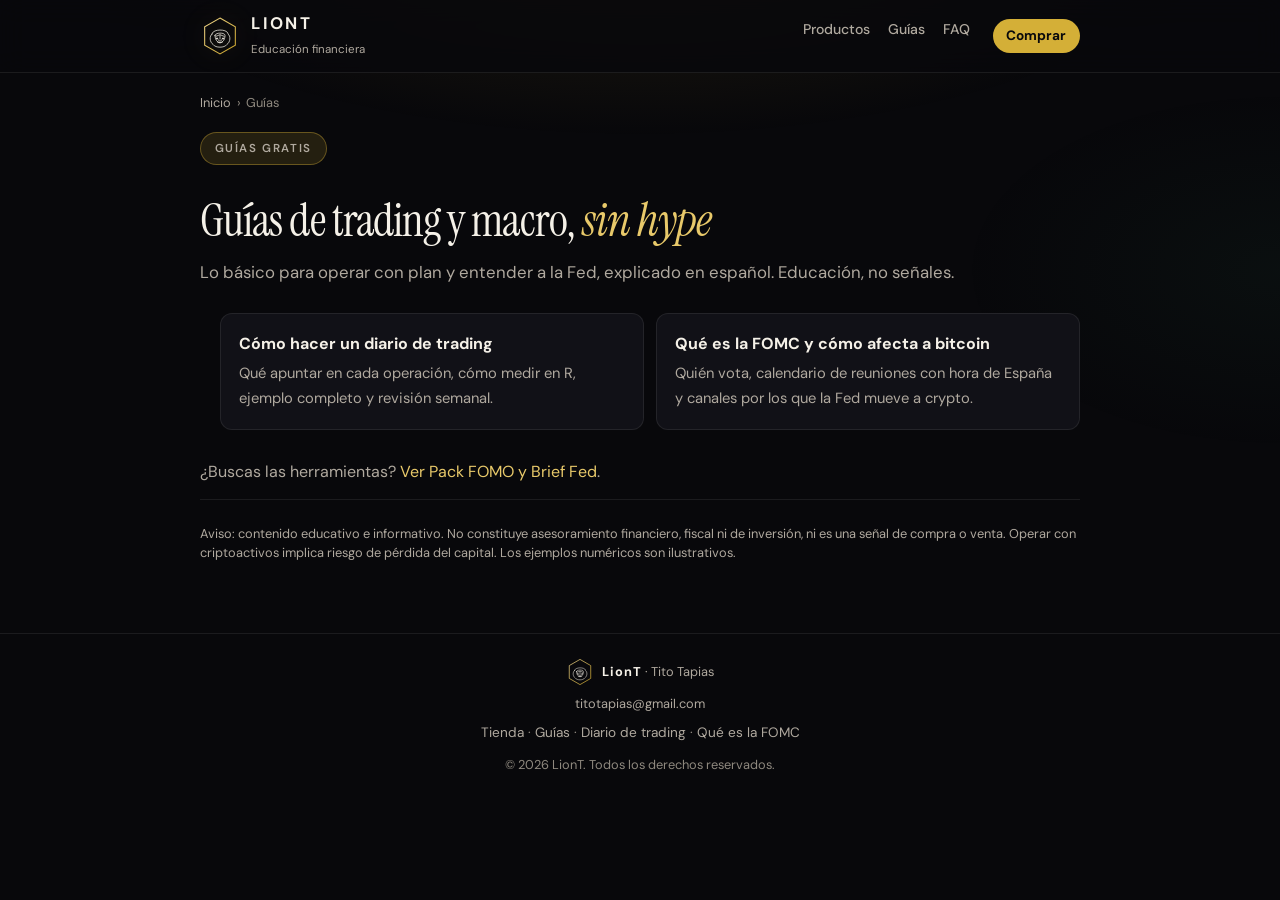
==== guias/index.html @ e52b1d6e "SEO mega: H1/H2 con keywords, FAQPage JSON-LD, guías (diario de trading, FOMC), WebP responsive, fue" ====
<!DOCTYPE html>
<html lang="es-ES">
<head>
  <meta charset="utf-8" />
  <meta name="viewport" content="width=device-width, initial-scale=1" />
  <title>Guías de trading y macro en español, sin hype | LionT</title>
  <meta name="description" content="Guías gratis de LionT: cómo hacer un diario de trading y qué es la FOMC y cómo afecta a bitcoin. Educación financiera en español, sin señales." />
  <link rel="canonical" href="https://titotapias-design.github.io/liont-shop/guias/" />
  <meta name="robots" content="index, follow, max-image-preview:large" />
  <meta property="og:type" content="website" />
  <meta property="og:locale" content="es_ES" />
  <meta property="og:site_name" content="LionT" />
  <meta property="og:url" content="https://titotapias-design.github.io/liont-shop/guias/" />
  <meta property="og:title" content="Guías de trading y macro en español, sin hype | LionT" />
  <meta property="og:description" content="Guías gratis de LionT: cómo hacer un diario de trading y qué es la FOMC y cómo afecta a bitcoin. Educación financiera en español, sin señales." />
  <meta property="og:image" content="https://titotapias-design.github.io/liont-shop/assets/og-liont-1200x630.jpg" />
  <meta property="og:image:width" content="1200" />
  <meta property="og:image:height" content="630" />
  <meta name="twitter:card" content="summary_large_image" />
  <meta name="twitter:title" content="Guías de trading y macro en español, sin hype | LionT" />
  <meta name="twitter:description" content="Guías gratis de LionT: cómo hacer un diario de trading y qué es la FOMC y cómo afecta a bitcoin. Educación financiera en español, sin señales." />
  <meta name="twitter:image" content="https://titotapias-design.github.io/liont-shop/assets/og-liont-1200x630.jpg" />
  <link rel="icon" href="../assets/liont-logo.svg" type="image/svg+xml" />
  <meta name="theme-color" content="#0a0a0c" />
  <link rel="preconnect" href="https://fonts.googleapis.com" />
  <link rel="preconnect" href="https://fonts.gstatic.com" crossorigin />
  <link rel="preload" as="style" href="https://fonts.googleapis.com/css2?family=DM+Sans:ital,opsz,wght@0,9..40,400;0,9..40,500;0,9..40,600;0,9..40,700;1,9..40,400&family=Instrument+Serif:ital@0;1&display=swap" />
  <link rel="stylesheet" href="https://fonts.googleapis.com/css2?family=DM+Sans:ital,opsz,wght@0,9..40,400;0,9..40,500;0,9..40,600;0,9..40,700;1,9..40,400&family=Instrument+Serif:ital@0;1&display=swap" media="print" onload="this.media='all'" />
  <noscript><link rel="stylesheet" href="https://fonts.googleapis.com/css2?family=DM+Sans:ital,opsz,wght@0,9..40,400;0,9..40,500;0,9..40,600;0,9..40,700;1,9..40,400&family=Instrument+Serif:ital@0;1&display=swap" /></noscript>
  <link rel="stylesheet" href="../styles.css" />
<script type="application/ld+json">
{
  "@context": "https://schema.org",
  "@type": "CollectionPage",
  "@id": "https://titotapias-design.github.io/liont-shop/guias/",
  "url": "https://titotapias-design.github.io/liont-shop/guias/",
  "name": "Guías LionT",
  "inLanguage": "es-ES",
  "isPartOf": {
    "@id": "https://titotapias-design.github.io/liont-shop/#website"
  },
  "hasPart": [
    {
      "@type": "Article",
      "@id": "https://titotapias-design.github.io/liont-shop/guias/diario-de-trading/#article",
      "url": "https://titotapias-design.github.io/liont-shop/guias/diario-de-trading/",
      "headline": "Cómo hacer un diario de trading"
    },
    {
      "@type": "Article",
      "@id": "https://titotapias-design.github.io/liont-shop/guias/que-es-la-fomc-bitcoin/#article",
      "url": "https://titotapias-design.github.io/liont-shop/guias/que-es-la-fomc-bitcoin/",
      "headline": "Qué es la FOMC y cómo afecta a bitcoin"
    }
  ]
}
</script>
<script type="application/ld+json">
{
  "@context": "https://schema.org",
  "@type": "BreadcrumbList",
  "itemListElement": [
    {
      "@type": "ListItem",
      "position": 1,
      "name": "Inicio",
      "item": "https://titotapias-design.github.io/liont-shop/"
    },
    {
      "@type": "ListItem",
      "position": 2,
      "name": "Guías",
      "item": "https://titotapias-design.github.io/liont-shop/guias/"
    }
  ]
}
</script>
</head>
<body>
  <a class="skip-link" href="#contenido">Saltar al contenido</a>

  <header class="site-header">
    <div class="wrap header-inner">
      <a class="brand" href="../">
        <img class="brand-logo" src="../assets/liont-logo.svg" width="44" height="44" alt="LionT" />
        <div class="brand-text">
          <strong>LionT</strong>
          <span>Educación financiera</span>
        </div>
      </a>
      <nav class="nav" aria-label="Principal">
        <a href="../#productos">Productos</a>
        <a href="../guias/">Guías</a>
        <a href="../#faq">FAQ</a>
        <a class="header-cta" href="../#productos">Comprar</a>
      </nav>
    </div>
  </header>
  <nav class="breadcrumbs wrap" aria-label="Migas de pan"><ol><li><a href="../">Inicio</a></li><li aria-current="page">Guías</li></ol></nav>

  <main id="contenido" class="guide wrap">
    <header class="guide-head">
      <p class="hero-kicker">Guías gratis</p>
      <h1>Guías de trading y macro, <em>sin hype</em></h1>
      <p class="guide-lead">Lo básico para operar con plan y entender a la Fed, explicado en español. Educación, no señales.</p>
    </header>
    <ul class="guide-cards">
      <li>
        <a href="diario-de-trading/">
          <strong>Cómo hacer un diario de trading</strong>
          <span>Qué apuntar en cada operación, cómo medir en R, ejemplo completo y revisión semanal.</span>
        </a>
      </li>
      <li>
        <a href="que-es-la-fomc-bitcoin/">
          <strong>Qué es la FOMC y cómo afecta a bitcoin</strong>
          <span>Quién vota, calendario de reuniones con hora de España y canales por los que la Fed mueve a crypto.</span>
        </a>
      </li>
    </ul>
    <p style="margin-top:1.5rem">¿Buscas las herramientas? <a href="../#productos">Ver Pack FOMO y Brief Fed</a>.</p>
    <p class="disclaimer">
      Aviso: contenido educativo e informativo. No constituye asesoramiento financiero, fiscal ni de inversión,
      ni es una señal de compra o venta. Operar con criptoactivos implica riesgo de pérdida del capital.
      Los ejemplos numéricos son ilustrativos.
    </p>
  </main>

  <footer class="site-footer">
    <div class="wrap footer-inner">
      <div class="footer-brand">
        <img src="../assets/liont-logo.svg" width="32" height="32" alt="" />
        <span><strong>LionT</strong> · Tito Tapias</span>
      </div>
      <p>
        <a href="mailto:titotapias@gmail.com">titotapias@gmail.com</a>
      </p>
      <p class="footer-links">
        <a href="../">Tienda</a> ·
        <a href="../guias/">Guías</a> ·
        <a href="../guias/diario-de-trading/">Diario de trading</a> ·
        <a href="../guias/que-es-la-fomc-bitcoin/">Qué es la FOMC</a>
      </p>
      <p class="footer-copy">© <span id="y"></span> LionT. Todos los derechos reservados.</p>
    </div>
  </footer>
  <script>document.getElementById("y").textContent = new Date().getFullYear();</script>
</body>
</html>
---- styles.css ----
/* LionT Shop — premium brand, mobile-first, warm dark */
:root {
  --bg: #08080b;
  --bg-elevated: #111117;
  --bg-card: #15151d;
  --border: rgba(255, 255, 255, 0.08);
  --border-strong: rgba(212, 175, 55, 0.38);
  --text: #f5f1e8;
  --text-muted: #b0a99f;
  --text-dim: #8f897f; /* antes #736e66: contraste 3,6:1 → ~5,2:1 (WCAG AA) */
  --gold: #d4af37;
  --gold-soft: #e8c96a;
  --gold-dim: rgba(212, 175, 55, 0.14);
  --green: #3d9a6a;
  --green-soft: #5cbf88;
  --radius: 18px;
  --radius-sm: 12px;
  --shadow: 0 24px 60px rgba(0, 0, 0, 0.5);
  --font: "DM Sans", "Segoe UI", system-ui, -apple-system, sans-serif;
  --serif: "Instrument Serif", Georgia, "Times New Roman", serif;
  --max: 880px;
  --header-h: 4rem;
}

*, *::before, *::after { box-sizing: border-box; margin: 0; padding: 0; }

html { scroll-behavior: smooth; }

body {
  font-family: var(--font);
  background: var(--bg);
  color: var(--text);
  line-height: 1.55;
  -webkit-font-smoothing: antialiased;
  min-height: 100vh;
}

body::before {
  content: "";
  position: fixed;
  inset: 0;
  background:
    radial-gradient(ellipse 90% 55% at 50% -15%, rgba(212, 175, 55, 0.16), transparent 55%),
    radial-gradient(ellipse 50% 40% at 100% 30%, rgba(61, 154, 106, 0.05), transparent 50%);
  pointer-events: none;
  z-index: 0;
}

img { display: block; max-width: 100%; height: auto; }

a { color: var(--gold-soft); text-decoration: none; }
a:hover { text-decoration: underline; text-underline-offset: 3px; }

:focus-visible {
  outline: 2px solid var(--gold);
  outline-offset: 3px;
}

.skip-link {
  position: absolute;
  left: -9999px;
  top: 0;
  background: var(--gold);
  color: #0a0a0c;
  padding: 0.6rem 1rem;
  z-index: 100;
  font-weight: 700;
}
.skip-link:focus { left: 1rem; top: 1rem; }

.wrap {
  position: relative;
  z-index: 1;
  width: min(100% - 2rem, var(--max));
  margin-inline: auto;
}

/* Header */
.site-header {
  position: sticky;
  top: 0;
  z-index: 20;
  backdrop-filter: blur(14px);
  background: rgba(8, 8, 11, 0.82);
  border-bottom: 1px solid var(--border);
}

.header-inner {
  min-height: var(--header-h);
  display: flex;
  align-items: center;
  justify-content: space-between;
  gap: 1rem;
  padding: 0.65rem 0;
}

.brand {
  display: flex;
  align-items: center;
  gap: 0.7rem;
  text-decoration: none;
  color: var(--text);
}
.brand:hover { text-decoration: none; }

.brand-logo {
  width: 40px;
  height: 40px;
  flex-shrink: 0;
  filter: drop-shadow(0 0 12px rgba(212, 175, 55, 0.25));
}

.brand-text strong {
  display: block;
  font-size: 1.05rem;
  letter-spacing: 0.14em;
  text-transform: uppercase;
  font-weight: 700;
}

.brand-text span {
  font-size: 0.72rem;
  color: var(--text-muted);
}

.nav {
  display: none;
  gap: 1.1rem;
  font-size: 0.88rem;
}
.nav a {
  color: var(--text-muted);
  text-decoration: none;
  font-weight: 500;
}
.nav a:hover { color: var(--gold-soft); }

@media (min-width: 640px) {
  .nav { display: flex; }
}

/* Hero */
.hero {
  position: relative;
  z-index: 1;
  isolation: isolate;
  overflow: hidden;
  padding: 0 0 2.5rem;
}

.hero-media {
  position: absolute;
  inset: 0;
  z-index: -1;
}
.hero-media img {
  width: 100%;
  height: 100%;
  object-fit: cover;
  object-position: center 40%;
}
.hero-shade {
  position: absolute;
  inset: 0;
  background:
    linear-gradient(180deg, rgba(8,8,11,0.55) 0%, rgba(8,8,11,0.78) 45%, var(--bg) 100%),
    linear-gradient(90deg, rgba(8,8,11,0.55), transparent 40%, rgba(8,8,11,0.35));
}

.hero-copy {
  padding: 3.25rem 0 1rem;
  max-width: 40rem;
}

.hero-kicker {
  display: inline-block;
  font-size: 0.72rem;
  font-weight: 600;
  letter-spacing: 0.14em;
  text-transform: uppercase;
  color: var(--gold);
  background: var(--gold-dim);
  border: 1px solid var(--border-strong);
  padding: 0.4rem 0.85rem;
  border-radius: 999px;
  margin-bottom: 1.15rem;
}

.hero h1 {
  font-family: var(--serif);
  font-size: clamp(2rem, 6.5vw, 3.1rem);
  font-weight: 400;
  letter-spacing: -0.02em;
  line-height: 1.15;
  margin-bottom: 1rem;
}

.hero h1 em {
  font-style: italic;
  color: var(--gold-soft);
}

.hero-lead {
  color: var(--text-muted);
  font-size: 1.05rem;
  max-width: 34rem;
  margin-bottom: 1.5rem;
}

.hero-actions {
  display: flex;
  flex-wrap: wrap;
  gap: 0.75rem;
  margin-bottom: 1.5rem;
}

.hero-actions .cta {
  width: auto;
  min-width: 10rem;
  padding: 0.85rem 1.25rem;
}

.trust-row {
  display: flex;
  flex-wrap: wrap;
  gap: 0.55rem;
  list-style: none;
}

.trust-row li {
  font-size: 0.78rem;
  color: var(--text-muted);
  background: rgba(17, 17, 23, 0.85);
  border: 1px solid var(--border);
  padding: 0.4rem 0.7rem;
  border-radius: 999px;
}

.trust-row li::before {
  content: "✓ ";
  color: var(--green-soft);
  font-weight: 700;
}

/* Brand strip */
.brand-strip {
  display: grid;
  grid-template-columns: repeat(4, 1fr);
  gap: 0.65rem;
  padding: 0.5rem 0 2rem;
}

.brand-strip img {
  width: 100%;
  aspect-ratio: 1;
  object-fit: cover;
  border-radius: var(--radius-sm);
  border: 1px solid var(--border);
  transition: transform 0.2s ease, box-shadow 0.2s ease;
}

@media (hover: hover) {
  .brand-strip img:hover {
    transform: translateY(-2px);
    box-shadow: 0 12px 28px rgba(0,0,0,0.4);
  }
}

/* Section heads */
.section-head {
  margin-bottom: 1.25rem;
}
.section-head h2 {
  font-family: var(--serif);
  font-size: clamp(1.55rem, 4vw, 2rem);
  font-weight: 400;
  letter-spacing: -0.02em;
  margin-bottom: 0.35rem;
}
.section-head p {
  color: var(--text-muted);
  font-size: 0.98rem;
}

/* Products */
.products {
  padding: 0.5rem 0 2.5rem;
  display: grid;
  gap: 1.5rem;
}

.product {
  background: var(--bg-card);
  border: 1px solid var(--border);
  border-radius: var(--radius);
  overflow: hidden;
  box-shadow: var(--shadow);
}

.product-visual img {
  width: 100%;
  aspect-ratio: 16 / 10;
  object-fit: cover;
}

.product-body {
  padding: 1.35rem 1.25rem 1.35rem;
}

.product-top {
  display: flex;
  align-items: flex-start;
  justify-content: space-between;
  gap: 1rem;
  margin-bottom: 0.85rem;
}

.product-label {
  font-size: 0.7rem;
  text-transform: uppercase;
  letter-spacing: 0.1em;
  color: var(--gold);
  font-weight: 600;
  margin-bottom: 0.3rem;
}

.product h3 {
  font-size: 1.4rem;
  letter-spacing: -0.02em;
  font-weight: 700;
}

.price { text-align: right; flex-shrink: 0; }
.price strong {
  display: block;
  font-size: 1.85rem;
  color: var(--gold-soft);
  letter-spacing: -0.03em;
  line-height: 1;
}
.price span {
  font-size: 0.75rem;
  color: var(--text-dim);
}

.product-desc {
  color: var(--text-muted);
  font-size: 0.96rem;
  margin-bottom: 1.1rem;
}
.product-desc em {
  font-style: italic;
  color: var(--text);
}

.includes {
  list-style: none;
  margin-bottom: 1.15rem;
  display: grid;
  gap: 0.7rem;
}

.includes li {
  display: grid;
  grid-template-columns: 1.35rem 1fr;
  gap: 0.5rem;
  font-size: 0.92rem;
}

.includes li .ico {
  color: var(--green-soft);
  font-weight: 700;
  line-height: 1.4;
}

.includes li small {
  display: block;
  color: var(--text-dim);
  font-size: 0.8rem;
  margin-top: 0.12rem;
}

.note {
  font-size: 0.8rem;
  color: var(--text-dim);
  margin-bottom: 1.15rem;
  padding: 0.75rem 0.85rem;
  background: rgba(255, 255, 255, 0.03);
  border-radius: var(--radius-sm);
  border-left: 3px solid var(--border-strong);
}

/* CTAs */
.cta {
  display: flex;
  align-items: center;
  justify-content: center;
  width: 100%;
  padding: 0.95rem 1.25rem;
  border-radius: 12px;
  font-weight: 700;
  font-size: 1rem;
  letter-spacing: 0.01em;
  border: none;
  cursor: pointer;
  text-decoration: none;
  transition: transform 0.15s ease, box-shadow 0.15s ease, background 0.15s ease;
}

.cta:hover { text-decoration: none; transform: translateY(-1px); }

.cta-primary {
  background: linear-gradient(180deg, var(--gold-soft), var(--gold));
  color: #0a0a0c;
  box-shadow: 0 8px 28px rgba(212, 175, 55, 0.28);
}
.cta-primary:hover {
  box-shadow: 0 12px 32px rgba(212, 175, 55, 0.4);
}

.cta-secondary {
  background: transparent;
  color: var(--gold-soft);
  border: 1px solid var(--border-strong);
}
.cta-secondary:hover { background: var(--gold-dim); }

.cta-ghost {
  background: rgba(255,255,255,0.04);
  color: var(--text);
  border: 1px solid var(--border);
}
.cta-ghost:hover { border-color: var(--border-strong); color: var(--gold-soft); }

.cta-hint {
  text-align: center;
  font-size: 0.75rem;
  color: var(--text-dim);
  margin-top: 0.65rem;
}

/* How it works */
.section { padding: 2rem 0; }

.steps {
  list-style: none;
  display: grid;
  gap: 0.85rem;
  counter-reset: step;
}

.steps li {
  counter-increment: step;
  background: var(--bg-elevated);
  border: 1px solid var(--border);
  border-radius: var(--radius-sm);
  padding: 1.05rem 1.05rem 1.05rem 3.4rem;
  position: relative;
}

.steps li::before {
  content: counter(step);
  position: absolute;
  left: 1rem;
  top: 1.05rem;
  width: 1.7rem;
  height: 1.7rem;
  border-radius: 50%;
  background: var(--gold-dim);
  color: var(--gold);
  font-weight: 700;
  font-size: 0.85rem;
  display: grid;
  place-items: center;
}

.steps li strong {
  display: block;
  color: var(--text);
  margin-bottom: 0.2rem;
}
.steps li span {
  color: var(--text-muted);
  font-size: 0.92rem;
}

/* Trust panel */
.trust-panel {
  display: grid;
  gap: 1.25rem;
  background: var(--bg-card);
  border: 1px solid var(--border);
  border-radius: var(--radius);
  padding: 1.5rem 1.25rem;
}

.trust-panel h2 {
  font-family: var(--serif);
  font-size: 1.55rem;
  font-weight: 400;
  margin-bottom: 0.85rem;
}

.trust-list {
  list-style: none;
  display: grid;
  gap: 0.65rem;
}
.trust-list li {
  color: var(--text-muted);
  font-size: 0.95rem;
  padding-left: 0.15rem;
}
.trust-list strong { color: var(--text); }

.seller-card {
  background: var(--bg-elevated);
  border: 1px solid var(--border);
  border-radius: var(--radius-sm);
  padding: 1.15rem;
  text-align: center;
}

.seller-mark {
  margin: 0 auto 0.65rem;
  width: 52px;
  height: 52px;
}

.seller-brand {
  font-size: 1.05rem;
  letter-spacing: 0.16em;
  text-transform: uppercase;
  font-weight: 700;
  margin-bottom: 0.35rem;
}

.seller-meta {
  color: var(--text-muted);
  font-size: 0.88rem;
  margin-bottom: 0.75rem;
}

.seller-links {
  font-size: 0.85rem;
  color: var(--text-dim);
  line-height: 1.7;
}

@media (min-width: 720px) {
  .trust-panel {
    grid-template-columns: 1.3fr 0.9fr;
    align-items: center;
    padding: 1.75rem;
  }
  .seller-card { text-align: left; }
  .seller-mark { margin: 0 0 0.65rem; }
}

/* FAQ */
.faq { padding: 1rem 0 2.5rem; }

details {
  border: 1px solid var(--border);
  border-radius: var(--radius-sm);
  background: var(--bg-elevated);
  margin-bottom: 0.65rem;
  overflow: hidden;
}

summary {
  cursor: pointer;
  padding: 1rem 1.1rem;
  font-weight: 600;
  font-size: 0.95rem;
  list-style: none;
  display: flex;
  justify-content: space-between;
  align-items: center;
  gap: 1rem;
}
summary::-webkit-details-marker { display: none; }
summary::after {
  content: "+";
  color: var(--gold);
  font-size: 1.25rem;
  font-weight: 400;
  flex-shrink: 0;
}
details[open] summary::after { content: "−"; }

details .answer {
  padding: 0 1.1rem 1.1rem;
  color: var(--text-muted);
  font-size: 0.92rem;
}
details .answer a { word-break: break-word; }

/* Disclaimer + footer */
.disclaimer {
  font-size: 0.8rem;
  color: var(--text-dim);
  border-top: 1px solid var(--border);
  padding: 1.5rem 0 1rem;
  line-height: 1.5;
}

.site-footer {
  position: relative;
  z-index: 1;
  padding: 1.5rem 0 2.5rem;
  text-align: center;
  font-size: 0.8rem;
  color: var(--text-dim);
  border-top: 1px solid var(--border);
}

.footer-inner { display: grid; gap: 0.5rem; }

.footer-brand {
  display: inline-flex;
  align-items: center;
  justify-content: center;
  gap: 0.55rem;
  color: var(--text-muted);
}
.footer-brand img { width: 28px; height: 28px; }
.footer-brand strong { color: var(--text); letter-spacing: 0.08em; }

.site-footer a { color: var(--text-muted); }
.footer-copy { margin-top: 0.25rem; }

@media (min-width: 720px) {
  .product-body { padding: 1.6rem 1.6rem 1.5rem; }
  .hero-copy { padding-top: 4rem; }
}

@media (prefers-reduced-motion: reduce) {
  html { scroll-behavior: auto; }
  .cta, .brand-strip img { transition: none; }
}


/* --- polish pass: header CTA + badges + CTA lift --- */
.header-cta {
  display: inline-flex !important;
  align-items: center;
  padding: 0.4rem 0.85rem !important;
  border-radius: 999px;
  background: var(--gold);
  color: #0a0a0c !important;
  font-weight: 700 !important;
  font-size: 0.85rem !important;
  text-decoration: none !important;
  margin-left: 0.35rem;
}
.header-cta:hover {
  filter: brightness(1.06);
  text-decoration: none !important;
}

.badge-soft {
  display: inline-block;
  margin-left: 0.45rem;
  padding: 0.15rem 0.5rem;
  border-radius: 999px;
  background: var(--gold-dim);
  border: 1px solid var(--border-strong);
  color: var(--gold-soft);
  font-size: 0.68rem;
  font-weight: 600;
  letter-spacing: 0.04em;
  text-transform: uppercase;
  vertical-align: middle;
}

.cta.cta-primary,
.cta.cta-secondary {
  box-shadow: 0 10px 28px rgba(212, 175, 55, 0.22);
  transition: transform 0.15s ease, filter 0.15s ease, box-shadow 0.15s ease;
}
.cta.cta-primary:hover,
.cta.cta-secondary:hover {
  transform: translateY(-1px);
  filter: brightness(1.05);
  text-decoration: none;
  box-shadow: 0 14px 34px rgba(212, 175, 55, 0.3);
}

.product {
  transition: border-color 0.2s ease, transform 0.2s ease;
}
.product:hover {
  border-color: var(--border-strong);
}

@media (max-width: 640px) {
  .nav a:not(.header-cta) { display: none; }
  .header-cta { margin-left: 0; }
}


/* --- polish v2: sticky mobile buy bar --- */
.mobile-buybar {
  display: none;
}
@media (max-width: 720px) {
  .mobile-buybar {
    display: grid;
    grid-template-columns: 1fr 1fr;
    gap: 0.55rem;
    position: fixed;
    left: 0;
    right: 0;
    bottom: 0;
    z-index: 30;
    padding: 0.65rem 0.85rem calc(0.65rem + env(safe-area-inset-bottom));
    background: rgba(8, 8, 11, 0.92);
    backdrop-filter: blur(12px);
    border-top: 1px solid var(--border);
  }
  .mobile-buybar .cta {
    margin: 0;
    text-align: center;
    padding: 0.75rem 0.5rem;
    font-size: 0.9rem;
    box-shadow: none;
  }
  body { padding-bottom: 5.5rem; }
}


/* --- SEO pass (seo/rocket-2026-10-24): picture/WebP, subtítulos H3, guías --- */
picture { display: block; }
.hero-media picture { width: 100%; height: 100%; }

.product h3 .h3-sub {
  display: block;
  font-size: 0.86rem;
  font-weight: 500;
  letter-spacing: 0;
  color: var(--text-muted);
  margin-top: 0.2rem;
}

.guide-cards {
  list-style: none;
  display: grid;
  gap: 0.75rem;
}
@media (min-width: 720px) { .guide-cards { grid-template-columns: 1fr 1fr; } }
.guide-cards a {
  display: block;
  height: 100%;
  padding: 1.1rem 1.15rem;
  background: var(--bg-elevated);
  border: 1px solid var(--border);
  border-radius: var(--radius-sm);
  color: var(--text);
  transition: border-color 0.2s ease;
}
.guide-cards a:hover { border-color: var(--border-strong); text-decoration: none; }
.guide-cards strong { display: block; margin-bottom: 0.3rem; color: var(--gold-soft); }
.guide-cards span { color: var(--text-muted); font-size: 0.92rem; }

.footer-links { font-size: 0.85rem; }

/* Páginas de guía */
.breadcrumbs {
  position: relative;
  z-index: 1;
  font-size: 0.8rem;
  color: var(--text-dim);
  padding-top: 1.25rem;
}
.breadcrumbs ol { list-style: none; display: flex; flex-wrap: wrap; gap: 0.35rem; }
.breadcrumbs li + li::before { content: "›"; margin-right: 0.35rem; color: var(--text-dim); }
.breadcrumbs a { color: var(--text-muted); }

.guide {
  position: relative;
  z-index: 1;
  padding: 1.25rem 0 2.5rem;
}
.guide-head { margin-bottom: 1.75rem; }
.guide-head h1 {
  font-family: var(--serif);
  font-size: clamp(2rem, 6vw, 2.9rem);
  font-weight: 400;
  letter-spacing: -0.02em;
  line-height: 1.15;
  margin: 0.9rem 0 0.75rem;
}
.guide-head h1 em { font-style: italic; color: var(--gold-soft); }
.guide-meta { font-size: 0.82rem; color: var(--text-dim); }
.guide-lead { color: var(--text-muted); font-size: 1.05rem; margin-bottom: 0.6rem; }

.guide h2 {
  font-family: var(--serif);
  font-size: clamp(1.45rem, 4vw, 1.85rem);
  font-weight: 400;
  letter-spacing: -0.02em;
  margin: 2.25rem 0 0.7rem;
}
.guide h3 { font-size: 1.08rem; margin: 1.4rem 0 0.45rem; }
.guide p, .guide li { color: var(--text-muted); }
.guide p { margin-bottom: 0.9rem; }
.guide strong { color: var(--text); }
.guide ul, .guide ol { margin: 0 0 1rem 1.25rem; }
.guide li { margin-bottom: 0.4rem; }
.guide .toc {
  background: var(--bg-elevated);
  border: 1px solid var(--border);
  border-radius: var(--radius-sm);
  padding: 1rem 1.15rem 0.6rem;
  margin: 1.25rem 0;
}
.guide .toc p { font-weight: 600; color: var(--text); margin-bottom: 0.4rem; }
.guide .callout {
  border-left: 3px solid var(--gold);
  background: var(--gold-dim);
  border-radius: 0 var(--radius-sm) var(--radius-sm) 0;
  padding: 0.9rem 1.1rem;
  margin: 1.25rem 0;
}
.guide .callout p:last-child { margin-bottom: 0; }
.table-wrap { overflow-x: auto; margin: 0.5rem 0 1.25rem; }
.guide table {
  width: 100%;
  border-collapse: collapse;
  font-size: 0.9rem;
  min-width: 30rem;
}
.guide th, .guide td {
  text-align: left;
  padding: 0.6rem 0.7rem;
  border-bottom: 1px solid var(--border);
  vertical-align: top;
}
.guide th { color: var(--gold-soft); font-weight: 600; background: var(--bg-elevated); }
.guide td { color: var(--text-muted); }
.guide-cta {
  background: var(--bg-card);
  border: 1px solid var(--border-strong);
  border-radius: var(--radius);
  padding: 1.35rem 1.25rem;
  margin: 2rem 0 1.5rem;
}
.guide-cta h2 { margin-top: 0; }
.guide-cta .cta { margin-top: 0.4rem; }
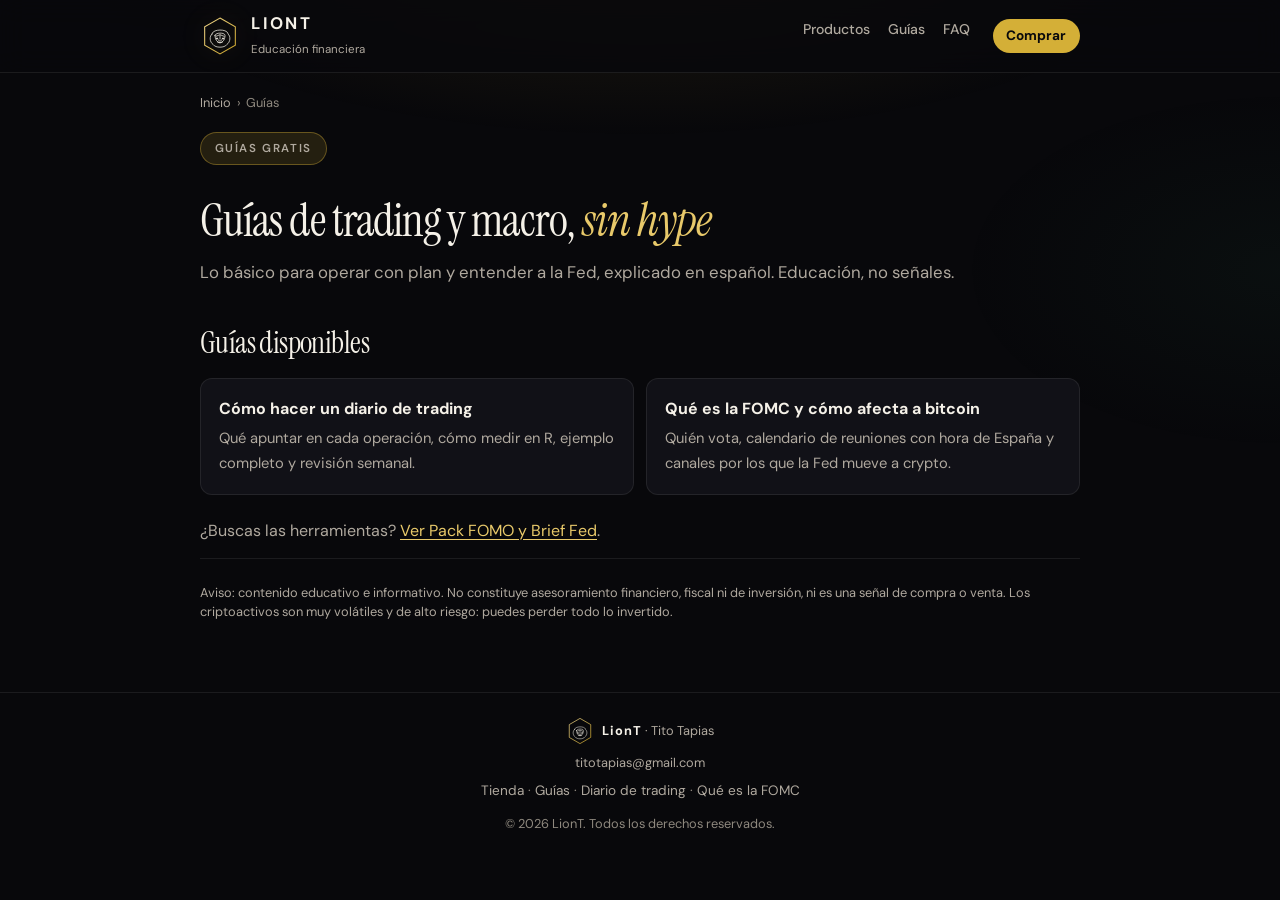
==== commit cb27c3f2: "SEO v2 (QA): hero sin texto, aviso de riesgo literal, CLS (fallbacks métricos), enlaces subrayados, " ====
--- a/guias/index.html
+++ b/guias/index.html
@@ -104,6 +104,7 @@
       <h1>Guías de trading y macro, <em>sin hype</em></h1>
       <p class="guide-lead">Lo básico para operar con plan y entender a la Fed, explicado en español. Educación, no señales.</p>
     </header>
+    <h2>Guías disponibles</h2>
     <ul class="guide-cards">
       <li>
         <a href="diario-de-trading/">
@@ -118,11 +119,10 @@
         </a>
       </li>
     </ul>
-    <p style="margin-top:1.5rem">¿Buscas las herramientas? <a href="../#productos">Ver Pack FOMO y Brief Fed</a>.</p>
+    <p class="guide-more">¿Buscas las herramientas? <a href="../#productos">Ver Pack FOMO y Brief Fed</a>.</p>
     <p class="disclaimer">
       Aviso: contenido educativo e informativo. No constituye asesoramiento financiero, fiscal ni de inversión,
-      ni es una señal de compra o venta. Operar con criptoactivos implica riesgo de pérdida del capital.
-      Los ejemplos numéricos son ilustrativos.
+      ni es una señal de compra o venta. Los criptoactivos son muy volátiles y de alto riesgo: puedes perder todo lo invertido.
     </p>
   </main>
 
--- a/styles.css
+++ b/styles.css
@@ -1,4 +1,23 @@
 /* LionT Shop — premium brand, mobile-first, warm dark */
+/* v2 (P1-3): fallbacks métricamente ajustados para evitar CLS al cargar las webfonts
+   (size-adjust/ascent-override calculados con fontTools sobre DM Sans e Instrument Serif vs Arial/Liberation) */
+@font-face {
+  font-family: "DM Sans Fallback";
+  src: local("Arial"), local("ArialMT"), local("Liberation Sans"), local("LiberationSans"), local("Helvetica");
+  size-adjust: 103.4%;
+  ascent-override: 95.93%;
+  descent-override: 29.98%;
+  line-gap-override: 0%;
+}
+@font-face {
+  font-family: "Instrument Serif Fallback";
+  src: local("Times New Roman"), local("TimesNewRomanPSMT"), local("Liberation Serif"), local("LiberationSerif"), local("Times");
+  size-adjust: 83.94%;
+  ascent-override: 117.95%;
+  descent-override: 36.93%;
+  line-gap-override: 0%;
+}
+
 :root {
   --bg: #08080b;
   --bg-elevated: #111117;
@@ -16,8 +35,8 @@
   --radius: 18px;
   --radius-sm: 12px;
   --shadow: 0 24px 60px rgba(0, 0, 0, 0.5);
-  --font: "DM Sans", "Segoe UI", system-ui, -apple-system, sans-serif;
-  --serif: "Instrument Serif", Georgia, "Times New Roman", serif;
+  --font: "DM Sans", "DM Sans Fallback", "Segoe UI", system-ui, -apple-system, sans-serif;
+  --serif: "Instrument Serif", "Instrument Serif Fallback", Georgia, "Times New Roman", serif;
   --max: 880px;
   --header-h: 4rem;
 }
@@ -726,7 +745,7 @@
     font-size: 0.9rem;
     box-shadow: none;
   }
-  body { padding-bottom: 5.5rem; }
+  body:has(.mobile-buybar) { padding-bottom: 5.5rem; }
 }
 
 
@@ -848,3 +867,25 @@
 }
 .guide-cta h2 { margin-top: 0; }
 .guide-cta .cta { margin-top: 0.4rem; }
+
+/* --- v2 (QA Friday): a11y de enlaces, anclas, tabla, tarjetas --- */
+/* P1-4: enlaces dentro de texto corrido distinguibles sin depender del color (WCAG 1.4.1) */
+.guide p a, .guide li a, .guide td a, .faq .answer a, .faq p a, .disclaimer a, .section-head p a {
+  text-decoration: underline;
+  text-decoration-thickness: 1px;
+  text-underline-offset: 3px;
+}
+.guide .toc li a { text-decoration: none; }
+.guide .toc li a:hover { text-decoration: underline; }
+/* P2-4: anclas bajo la cabecera fija */
+[id] { scroll-margin-top: 5.5rem; }
+/* P2-1: tarjetas de guías sin sangría de lista */
+.guide .guide-cards { margin-left: 0; padding: 0; list-style: none; }
+.guide .guide-cards li { margin-bottom: 0; }
+.guide-more { margin-top: 1.5rem; }
+/* P2-3: pista de desplazamiento en tablas anchas (solo móvil) */
+.table-hint { display: none; font-size: 0.8rem; color: var(--text-dim); margin: 0 0 0.35rem; }
+@media (max-width: 560px) { .table-hint { display: block; } }
+.table-wrap:focus-visible { outline: 2px solid var(--gold); outline-offset: 2px; }
+/* v2: excepciones — tarjetas y botones no se subrayan */
+.guide .guide-cards a, .guide a.cta, .guide-cta a.cta { text-decoration: none; }
